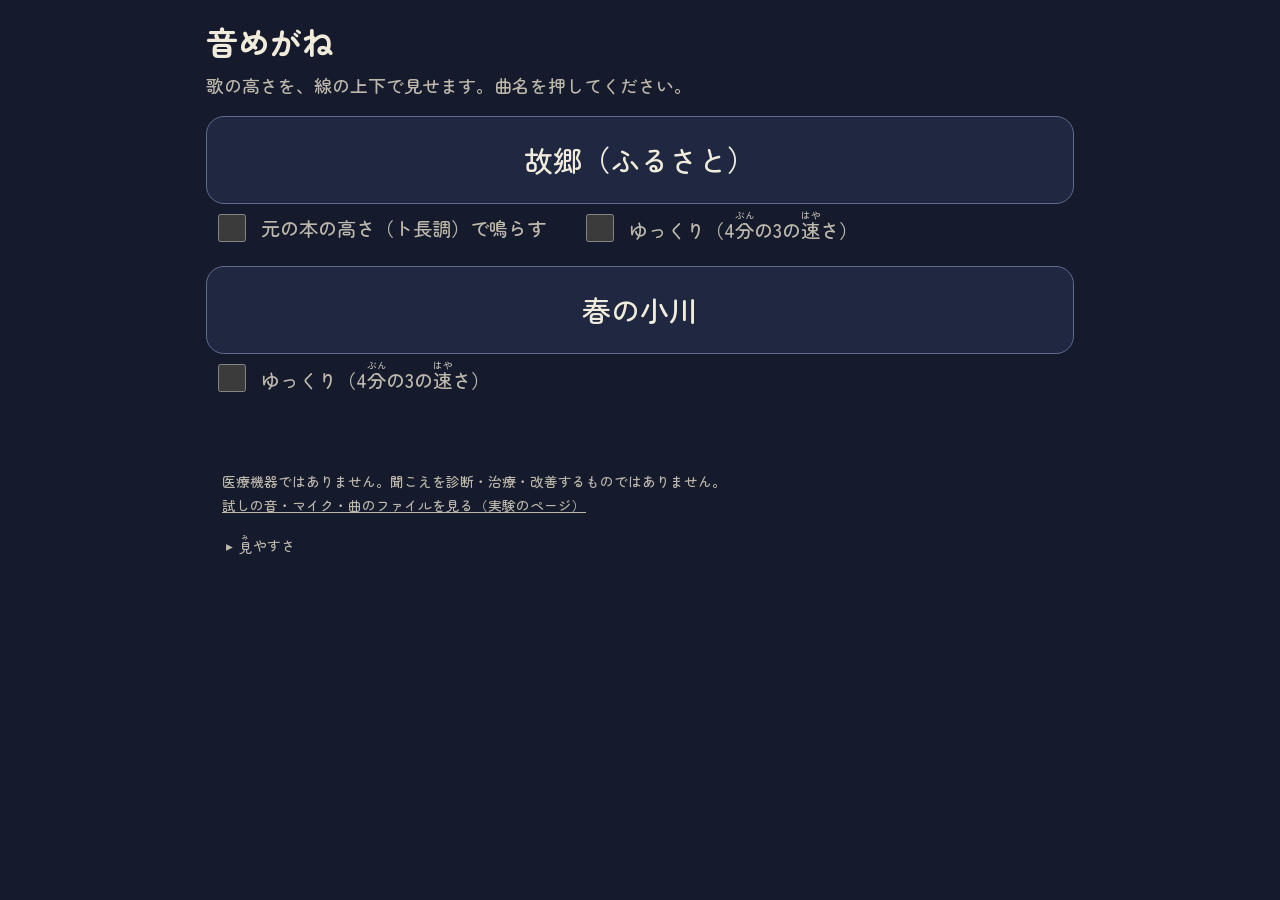
==== index.html @ 8e8cb1ae "Re-enter fullscreen on the resume tap if the song was fullscreen before going to the background Andr" ====
<!doctype html>
<html lang="ja">
<head>
  <meta charset="utf-8">
  <meta name="viewport" content="width=device-width, initial-scale=1, viewport-fit=cover">
  <meta name="color-scheme" content="dark">
  <meta name="theme-color" content="#151b2d">
  <title>音めがね</title>
  <!-- 白黒（くっきり）を、描く前に決める（js/contrast.js と同じ決まり。自分で選んだものを優先、なければ端末の設定） -->
  <script>
    (function () {
      var s = null;
      try { s = localStorage.getItem('oto-megane-contrast'); } catch (e) {}
      var m = function (q) { try { return window.matchMedia(q).matches; } catch (e) { return false; } };
      var on = s === 'on' || (s !== 'off' && (m('(prefers-contrast: more)') || m('(forced-colors: active)')));
      if (on) document.documentElement.setAttribute('data-contrast', 'bw');
    })();
  </script>
  <!-- ホーム画面に追加したとき、ブラウザの枠なしで開く（manifest の display: standalone。iPhone は apple-touch-icon を優先する） -->
  <link rel="manifest" href="manifest.webmanifest">
  <link rel="apple-touch-icon" href="icons/apple-touch-icon.png">
  <meta name="apple-mobile-web-app-title" content="音めがね">
  <meta name="apple-mobile-web-app-status-bar-style" content="black">
  <!-- 書体：Zen Maru Gothic（SIL Open Font License 1.1）を Google Fonts から。届くまでは今の書体で出す（display=swap。待たせない） -->
  <link rel="preconnect" href="https://fonts.googleapis.com">
  <link rel="preconnect" href="https://fonts.gstatic.com" crossorigin>
  <link rel="stylesheet" href="https://fonts.googleapis.com/css2?family=Zen+Maru+Gothic:wght@500&display=swap">
  <link rel="stylesheet" href="css/style.css?v=43">
  <link rel="stylesheet" href="css/uta.css?v=43">
</head>
<body class="uta">
  <section id="list-view" class="list-view">
    <h1>音めがね</h1>
    <p class="lead">歌の高さを、線の上下で見せます。曲名を押してください。</p>
    <ul id="song-list" class="song-list"></ul>
    <p id="list-status" class="song-status" aria-live="polite"></p>
    <footer>
      <p>医療機器ではありません。聞こえを診断・治療・改善するものではありません。</p>
      <p><a class="quiet-link" href="lab.html">試しの音・マイク・曲のファイルを見る（実験のページ）</a></p>
      <!-- 見やすさ：正面にボタンを増やさず、奥に一つだけ（T18） -->
      <details class="ease-settings">
        <summary><ruby>見<rt>み</rt></ruby>やすさ</summary>
        <label class="key-choice"><input type="checkbox" id="contrast-toggle"> <span><ruby>白<rt>しろ</rt></ruby><ruby>黒<rt>くろ</rt></ruby>（くっきり）</span></label>
      </details>
      <!-- ?debug=1 のときだけ出す（確かめ用） -->
      <pre id="debug-info" class="debug-info" hidden></pre>
    </footer>
  </section>

  <section id="play-view" class="play-view" hidden>
    <div class="play-bar">
      <h2 class="play-title"><span id="play-title"></span> <small id="play-note" class="play-note"></small></h2>
      <button id="btn-back" type="button">一覧へ</button>
    </div>
    <canvas id="uta-map" class="uta-map" role="img" aria-label="曲全体の地図。山の高さは歌の大きさ。縦の印がいまの所で、右の端が曲の終わり"></canvas>
    <canvas id="uta-line" class="uta-line" aria-label="歌の高さの線。右から左へ流れ、上ほど高い音。太さは音の大きさで、大きく歌う所ほど太い。線の上の字が、その音で歌う字。左から 3 分の 1 の縦線が、いま歌っている所"></canvas>
    <div id="lyrics" class="lyrics" aria-live="off"></div>
    <p id="play-status" class="play-status" aria-live="polite"></p>
    <!-- 「まもなく始まります」「とまっています（触ると続き）」「おしまい」。線の段の上に大きく -->
    <p id="play-cue" class="play-cue" aria-live="polite"></p>
    <p id="song-clock" class="song-clock" hidden></p>
    <!-- 見方の一枚（T10）。曲名を押してから、歌が始まる約 1 秒前（前奏の終わり）まで出す。毎回出す（Gin、2026-11-06） -->
    <div id="how-card" class="how-card" hidden>
      <p id="how-wait" class="how-wait">まもなく<ruby>始<rt>はじ</rt></ruby>まります</p>
      <div class="how-rows">
        <div class="how-row">
          <svg class="how-pic" viewBox="0 0 200 40" aria-hidden="true">
            <line x1="8" y1="20" x2="78" y2="20" class="how-thin" />
            <line x1="118" y1="20" x2="192" y2="20" class="how-thick" />
          </svg>
          <p><ruby>線<rt>せん</rt></ruby>の<ruby>太<rt>ふと</rt></ruby>さは<ruby>音<rt>おと</rt></ruby>の<ruby>大<rt>おお</rt></ruby>きさ。<br><ruby>大<rt>おお</rt></ruby>きく<ruby>歌<rt>うた</rt></ruby>う<ruby>所<rt>ところ</rt></ruby>ほど<ruby>太<rt>ふと</rt></ruby>い</p>
        </div>
        <div class="how-row">
          <svg class="how-pic" viewBox="0 0 200 40" aria-hidden="true">
            <text x="30" y="20">う</text><text x="100" y="12">さ</text><text x="170" y="20">ぎ</text>
            <line x1="8" y1="32" x2="56" y2="32" class="how-mid" />
            <line x1="76" y1="24" x2="124" y2="24" class="how-mid" />
            <line x1="146" y1="32" x2="194" y2="32" class="how-mid" />
          </svg>
          <p><ruby>線<rt>せん</rt></ruby>の<ruby>上<rt>うえ</rt></ruby>の<ruby>字<rt>じ</rt></ruby>が、<br>いま<ruby>歌<rt>うた</rt></ruby>っている<ruby>字<rt>じ</rt></ruby></p>
        </div>
      </div>
    </div>
    <!-- 縦向きのときだけ出す。縦のあいだは音を始めずに待ち、曲の途中で縦になったら止める。横に戻ったら続きから（11/7）。
         アプリの中のブラウザや、向きを縦に固定した端末は横にならないため、その二つの案内を小さく添える -->
    <div class="rotate-note" role="status">
      <p>スマホを<br><ruby>横<rt>よこ</rt></ruby>にしてください</p>
      <ul class="rotate-help">
        <li><ruby>画面<rt>がめん</rt></ruby>の<ruby>向<rt>む</rt></ruby>きが<ruby>固定<rt>こてい</rt></ruby>されていたら、<br><ruby>外<rt>はず</rt></ruby>してください</li>
        <li>アプリの<ruby>中<rt>なか</rt></ruby>で<ruby>開<rt>ひら</rt></ruby>いたときは、<br>Safari か Chrome で<ruby>開<rt>ひら</rt></ruby>き<ruby>直<rt>なお</rt></ruby>してください</li>
      </ul>
      <button id="btn-back-portrait" type="button">一覧へ</button>
    </div>
  </section>

  <script type="module" src="js/uta.js?v=43"></script>
</body>
</html>
---- css/style.css ----
/* 暗めの地に、明るさの差で描く。真っ黒・真っ白は避け、まぶしさを抑える。
   意味は位置・太さ・字・印で伝え、色だけに乗せない。点滅のアニメーションは使わない。 */
:root {
  /* 柔らかい見た目（11/7）：「黒に白」でコンソールのように見える、という声への直し。
     地は藍色の夜空のような深い紺、字と線は生成り（少し黄みのある白）。比は地との明るさの比（WCAG） */
  --bg: #151b2d;       /* 深い紺の地 */
  --panel: #1f2840;
  --text: #f1ebdb;     /* 生成り。地との比 約 14.4:1 */
  --muted: #bdb8ab;    /* 地との比 約 8.7:1 */
  --line: #f3edde;     /* 音の線 */
  --band: #a3a6b3;     /* 下の帯 */
  --rhythm: #646a7d;   /* 曲だけのときの広がり。地との比 約 3.2:1（面が広いので暗めに） */
  --grid: rgba(243, 237, 222, 0.10);
  --now: #8e919d;      /* 「いま」の線。地との比 約 5.5:1 */
  --edge: #606b8d;     /* 枠・斜線。細く淡く。地との比 約 3.3:1 */
  --radius: 18px;      /* ボタンと枠の角 */
  color-scheme: dark;
}

* { box-sizing: border-box; }

body {
  margin: 0;
  background: var(--bg);
  color: var(--text);
  font-family: "Zen Maru Gothic", "Hiragino Maru Gothic ProN", "Hiragino Sans", "Yu Gothic", "Noto Sans JP", system-ui, sans-serif;
  font-size: 18px;
  font-weight: 500;
  line-height: 1.6;
}

header, main, footer { max-width: 900px; margin: 0 auto; padding: 0 16px; }

h1 { font-size: 1.6rem; margin: 16px 0 4px; }
h2 { font-size: 1rem; margin: 16px 0 4px; color: var(--muted); font-weight: 500; }
.lead { margin: 0 0 12px; color: var(--muted); }

#scope {
  display: block;
  width: 100%;
  height: 52vh;
  min-height: 260px;
  background: var(--bg);
  border: 1px solid var(--edge);
  border-radius: var(--radius);
}

.legend { font-size: 0.85rem; color: var(--muted); margin: 6px 0 0; }
.now-text { margin: 12px 0; min-height: 1.6em; }

.controls { display: flex; flex-wrap: wrap; gap: 10px; }

button, .button {
  min-height: 52px;
  padding: 0 20px;
  font: inherit;
  color: var(--text);
  background: var(--panel);
  border: 1.5px solid var(--edge);
  border-radius: var(--radius);
  cursor: pointer;
  display: inline-flex;
  align-items: center;
}
button:focus-visible, .number:focus-visible {
  outline: 3px solid var(--text);
  outline-offset: 2px;
}
/* ファイルの入口は、見た目をボタン（label）に任せる */
.file-input { position: absolute; width: 1px; height: 1px; opacity: 0; }
.file-row:has(.file-input:focus-visible) .button { outline: 3px solid var(--text); outline-offset: 2px; }

.song-panel {
  margin-top: 16px;
  padding: 12px 16px;
  background: var(--panel);
  border-radius: var(--radius);
}
.song-panel h2 { color: var(--text); font-weight: bold; font-size: 1.1rem; margin-top: 0; }
.hint { margin: 0 0 8px; color: var(--muted); font-size: 0.9rem; }
.file-row { display: flex; flex-wrap: wrap; align-items: center; gap: 8px 12px; margin: 8px 0; }
.file-name { color: var(--muted); word-break: break-all; }
.number {
  width: 6em;
  min-height: 44px;
  font: inherit;
  color: var(--text);
  background: var(--bg);
  border: 1.5px solid var(--edge);
  border-radius: 12px;
  padding: 0 8px;
}
#btn-play { margin-top: 8px; }
.song-status { margin: 8px 0 0; min-height: 1.6em; }
/* 曲の時刻。数字の幅をそろえ、字が左右に揺れないようにする */
.song-time { margin: 6px 0 0; font-size: 1.6rem; font-variant-numeric: tabular-nums; color: var(--text); }

.mic-panel {
  margin-top: 16px;
  padding: 12px 16px;
  background: var(--panel);
  border-radius: var(--radius);
}
.mic-label { font-size: 1.3rem; font-weight: bold; }
.mic-reason { margin: 4px 0 0; color: var(--muted); }

/* マイクが生きている印：ゆっくり動く目盛り（点滅しない） */
.mic-meter {
  height: 14px;
  margin-top: 8px;
  background: var(--bg);
  border: 1px solid var(--edge);
  border-radius: 7px;
  overflow: hidden;
}
.mic-meter-fill {
  height: 100%;
  background: var(--line);
  transform-origin: left center;
  transform: scaleX(0);
}
/* 届いていないときは目盛りに斜線を入れ、色ではなく形で知らせる */
.mic-state[data-state="none"] .mic-meter {
  background: repeating-linear-gradient(45deg, var(--bg) 0 6px, var(--edge) 6px 9px);
}

.settings { list-style: none; padding: 0; margin: 0; }
.settings-extra { margin: 4px 0 0; color: var(--muted); font-size: 0.9rem; }

footer { margin-top: 24px; padding-bottom: 24px; font-size: 0.85rem; color: var(--muted); }
footer p { margin: 2px 0; }
---- css/uta.css ----
/* 歌モード（最初の画面）。テレビに映して離れて見ても読めるよう、字とボタンを大きくする。 */
:root {
  --future: #818494; /* この先の線。地との比 約 4.6:1、過ぎた所の線（--line）との比 約 3.2:1（3:1 を超える） */
  --nowline: #bdb8ab; /* 「いま」の縦線。この先の線と溶け合わないよう、それより明るくする */
  /* 歌詞の行ごとの色（T13）。11/7 に見直した：「少し色がかわいくない」という声と、年をとってからの見え方への配慮。
     うす紫・ミント・はちみつ色。明るく、やわらかい組。赤と緑の対比、青（水晶体が黄色い人に沈んで見える）、
     生成りに近い白っぽい色は使わない。ふつう・P・D・T 型と水晶体の黄変の真似で、見分けやすさを計算して選んだ。
     意味は明るさの差：過ぎた所とこの先の比 3.05:1 以上、この先と地の比 3.1:1 以上（3:1 以上。Gin、11/7 に 3.5:1 から緩めた）。
     この先の色は、過ぎた所の色を地の紺に重ねて溶かしたもの */
  --hue0-past: #ceb5fe; --hue0-future: #6c638f; /* うす紫 */
  --hue1-past: #05e79a; --hue1-future: #0d7f62; /* ミント */
  --hue2-past: #fbb61b; --hue2-future: #836524; /* はちみつ色 */
  --label: #a3a6b3;           /* 間奏・後奏の見出し。歌詞（生成り）より薄く。地との比 約 7.3:1 */
  --map-back-past: #5a6178;   /* 地図の帯の奥（伴奏）の過ぎた所。手前の旋律より暗く淡く */
  --map-back-future: #363d54; /* 地図の帯の奥（伴奏）のこの先 */
}

.list-view { max-width: 900px; margin: 0 auto; padding: 0 16px; }
.list-view h1 { font-size: 2rem; }

.song-list { list-style: none; padding: 0; margin: 16px 0; display: grid; gap: 14px; }
.song-button {
  width: 100%;
  min-height: 88px;
  font-size: 1.8rem;
  justify-content: center;
}
/* 高さの切り替え（ふるさとだけ）。曲名のボタンの下に小さく。触りやすいよう、行の高さは 44px 以上 */
.key-choice { display: flex; align-items: center; gap: 12px; min-height: 48px; padding: 4px 8px; color: var(--muted); font-size: 1.2rem; cursor: pointer; }
.song-list li { display: flex; flex-wrap: wrap; align-items: center; column-gap: 20px; }
.key-choice rt { font-size: 0.5em; }
.key-choice input { width: 28px; height: 28px; accent-color: var(--text); }
/* 書き出し（?export=1 のときだけ出る。デモ動画の音を作るため） */
.export-button { margin-top: 6px; min-height: 48px; font-size: 1.1rem; }
.export-button:focus-visible, .song-button:focus-visible, .play-bar button:focus-visible { outline: 3px solid var(--text); outline-offset: 3px; }

.quiet-link { color: var(--muted); }
/* 見やすさ（一覧のいちばん下に小さく。押すと切り替えが一つだけ出る） */
.ease-settings { margin: 8px 0 24px; color: var(--muted); }
.ease-settings summary { cursor: pointer; min-height: 44px; display: inline-flex; align-items: center; padding: 0 4px; }
.ease-settings summary rt, .ease-settings rt { font-size: 0.5em; }
.debug-info { white-space: pre-wrap; word-break: break-all; font-size: 0.9rem; color: var(--muted); border: 1px solid var(--edge); border-radius: 8px; padding: 8px; }
.ease-settings summary::before { content: '▸'; margin-right: 6px; } /* 押せると分かる印。開くと下向き */
.ease-settings[open] summary::before { content: '▾'; }
.ease-settings summary:focus-visible { outline: 3px solid var(--text); outline-offset: 3px; }

/* 白黒（くっきり）（T18、Gin 11/7）。地は黒、線と字は白。行ごとの色は消し、過ぎた所とこの先は明るさの差だけで分ける。
   差は今より大きく：過ぎた所（白）とこの先 約 5.3:1（ふだんは約 3.1:1）、この先と地 約 3.9:1。線は 1.35 倍に太く */
:root[data-contrast="bw"] {
  --bg: #000000; --panel: #141414; --text: #ffffff; --muted: #e6e6e6; --line: #ffffff;
  --band: #bdbdbd; --rhythm: #6b6b6b; --grid: rgba(255, 255, 255, 0.16); --now: #bdbdbd; --edge: #9a9a9a;
  --future: #6b6b6b; --nowline: #bdbdbd;
  --hue0-past: #ffffff; --hue0-future: #6b6b6b;
  --hue1-past: #ffffff; --hue1-future: #6b6b6b;
  --hue2-past: #ffffff; --hue2-future: #6b6b6b;
  --map-back-past: #5a5a5a; --map-back-future: #2e2e2e;
  --label: #a8a8a8; /* 間奏・後奏の見出し。歌詞（白）・次の行（#e6e6e6）より暗く。地との比 約 8.9:1 */
  --line-scale: 1.35;
}

/* 線の画面：見えている高さ（ブラウザのツールバーを除いた高さ、dvh）いっぱい。下の 4 割ほどが歌詞。
   dvh を知らない古いブラウザは、vh のまま（前の形）にする */
.play-view {
  position: fixed;
  top: 0; left: 0; right: 0;
  height: 100vh;
  height: 100dvh;
  /* 実際の見えている高さ（JS が innerHeight から入れる）。全画面に替わった直後などに dvh が画面と食い違い、
     OnePlus 6 で歌詞が画面の下にはみ出したため（Gin、11/7） */
  height: var(--view-h, 100dvh);
  display: flex;
  flex-direction: column;
  background: var(--bg);
  /* 横向きの iPhone の切り欠きを避ける */
  padding: 8px max(16px, env(safe-area-inset-right)) env(safe-area-inset-bottom) max(16px, env(safe-area-inset-left));
}
.play-bar { display: flex; align-items: center; justify-content: space-between; gap: 12px; }
/* テレビのブラウザで直接開いたときも読めるよう、字は画面の高さに合わせる。曲名は一行にし、入らなければ末尾を「…」に */
.play-title {
  margin: 0; color: var(--muted); font-size: clamp(1rem, 4.5vh, 2rem); font-size: clamp(1rem, 4.5dvh, 2rem); font-weight: 500;
  min-width: 0; white-space: nowrap; overflow: hidden; text-overflow: ellipsis;
}
.play-note { font-size: 0.75em; margin-left: 0.5em; }
.play-bar button { flex: 0 0 auto; white-space: nowrap; min-height: 52px; font-size: clamp(1rem, 4.5vh, 2rem); font-size: clamp(1rem, 4.5dvh, 2rem); }
/* 地図の帯（T4）：曲名の下の細い帯。曲全体の山と、いまの位置 */
.uta-map { display: block; width: 100%; flex: 0 0 auto; height: 18px; height: clamp(16px, 6dvh, 40px); margin-top: 6px; }
.uta-line { display: block; width: 100%; flex: 0 0 52%; min-height: 0; margin-top: 8px; }

/* 歌詞：いまの行を大きく、次の行を小さく暗めに。行が替わるときは、次の行が上がってくるだけ。
   字の大きさは、歌詞の欄の高さに合わせる（cqh。欄の高さの 1/100）。2 行とルビが欄に収まる大きさにする */
.lyrics { position: relative; flex: 1; min-height: 0; overflow: hidden; container-type: size; }
.lyric {
  position: absolute; left: 0; right: 0; margin: 0; text-align: center; white-space: nowrap;
  line-height: 1.25; transform-origin: center top;
  transition: transform 0.6s ease, opacity 0.6s ease, color 0.6s ease;
  font-size: clamp(1.4rem, 10vh, 5.2rem); letter-spacing: 0.08em;
}
@supports (height: 1cqh) {
  .lyric { font-size: clamp(1rem, 30cqh, 5.2rem); } /* 11/7 に少し大きく（27cqh → 30cqh） */
}
/* 2 行がルビごと欄に入らないときは、JS（UtaLyrics.fit）が測って字を小さくする */
.lyrics[style*="--lyric-fs"] .lyric { font-size: var(--lyric-fs); }
.lyric[data-pos="now"]   { transform: translateY(var(--now-y, 0.2em)) scale(1); opacity: 1; color: var(--text); }
.lyrics[data-rows="1"] .lyric[data-pos="next"] { opacity: 0; } /* 1 行のときは次の行を出さない（Gin、11/7） */
.lyric[data-pos="next"]  { transform: translateY(var(--next-y, 2.2em)) scale(0.62); opacity: 1; color: var(--muted); }
/* 替わるとき、前の行はすぐ薄れて（0.2 秒）上へ抜ける。上がってくる新しい行と、同じ場所で重ならないように */
.lyric[data-pos="past"]  { transform: translateY(-2.6em) scale(0.62); opacity: 0; transition: transform 0.6s ease, opacity 0.2s linear; }
.lyric[data-pos="later"] { transform: translateY(3.2em) scale(0.62); opacity: 0; }
.lyric rt { font-size: 0.42em; color: var(--muted); letter-spacing: 0; }
.lyric .gap { display: inline-block; width: 0.6em; }
/* 間奏・後奏の見出し「（間奏）」（Gin、11/7）。字の大きさは歌詞と同じ（同じ場所に同時には出ないので、差は見えない）。
   区別は括弧（声に出さない補足の約束）と薄い色で付ける。ルビは 2 字だけに、均等割り付けにしない */
.lyric.label[data-pos="now"], .lyric.label[data-pos="next"] { color: var(--label); }
.lyric.label rt { color: var(--label); }
.lyric.label ruby { ruby-align: center; } /* ルビは割り付けず、2 字の真ん中に寄せる（ruby-align は Baseline 2024、MDN） */
/* いまの字に下線（U3。形で示す。色だけに頼らない） */
.syl.now-char { text-decoration: underline; text-decoration-thickness: 0.08em; text-underline-offset: 0.18em; }
/* 困ったときの知らせ（伴奏が始まらない など）と ?debug=1。線の段の上の端に、地の色の帯で（位置は JS で線の段に合わせる。歌詞にかぶらないように、11/7） */
.play-status { position: absolute; z-index: 5; left: 0; right: 0; top: 30%; margin: 0 16px; padding: 0.2em 0.5em; font-size: 1.2rem; text-align: center; background: var(--bg); }
.play-status:empty { display: none; }
/* ?debug=1 の表示は、歌詞にかぶらないよう、線の段の上の端に小さく（11/7：下の行の歌詞を隠していた） */
.play-status.debug { font-size: 0.8rem; opacity: 0.9; }
/* 流れの知らせ（T5）。線の段の真ん中に、地の色の札で。字が出るだけで、光らせない */
.play-cue { position: absolute; left: 50%; top: 30%; transform: translate(-50%, -50%); margin: 0; padding: 0.3em 0.9em; max-width: 90%; white-space: nowrap; text-align: center; font-size: clamp(1.3rem, 7vh, 2.6rem); font-size: clamp(1.3rem, 7dvh, 2.6rem); background: var(--bg); border: 1.5px solid var(--edge); border-radius: var(--radius); pointer-events: none; }
.play-cue:empty { display: none; }
/* 見方の一枚（T10）。線の段に重ねる（前奏のあいだは線が出ないので、隠すものはない）。位置と高さは JS で線の段に合わせる */
.how-card { position: absolute; left: max(16px, env(safe-area-inset-left)); right: max(16px, env(safe-area-inset-right)); display: flex; flex-direction: column; justify-content: center; gap: 0.4em; padding: 0.4em 0.8em; background: var(--bg); border: 1.5px solid var(--edge); border-radius: var(--radius); pointer-events: none; font-size: clamp(1rem, 5.2vh, 2.8rem); font-size: clamp(1rem, 5.2dvh, 2.8rem); }
.how-card[hidden] { display: none; }
.how-wait { margin: 0; text-align: center; font-size: 1.2em; }
.how-wait[hidden] { display: none; }
.how-rows { display: flex; gap: 1.2em; justify-content: center; }
.how-row { flex: 1 1 0; display: flex; flex-direction: column; align-items: center; gap: 0.2em; max-width: 22em; }
.how-row p { margin: 0; line-height: 1.6; text-align: center; }
.how-row rt { font-size: 0.45em; color: var(--muted); }
.how-pic { width: 100%; max-width: 9em; height: auto; }
.how-pic line { stroke: var(--line); stroke-linecap: round; }
.how-pic .how-thin { stroke-width: 3; }
.how-pic .how-thick { stroke-width: 12; }
.how-pic .how-mid { stroke-width: 6; }
.how-pic text { fill: var(--text); font-size: 14px; text-anchor: middle; }
/* 曲の時計（?clock=1・?export=1 のときだけ）。動画と WAV の頭を合わせる目印。字が変わるだけで、光らせない */
.song-clock { position: absolute; left: 0; right: 0; top: max(14px, env(safe-area-inset-top)); text-align: center; pointer-events: none; margin: 0; font-size: 1.4rem; color: var(--muted); font-variant-numeric: tabular-nums; }

/* 縦向き：画面いっぱいに「横にしてください」。線と伴奏は裏で流し続ける */
.rotate-note { display: none; }
@media (orientation: portrait) {
  .rotate-note {
    position: absolute; inset: 0; z-index: 2;
    display: flex; flex-direction: column; align-items: center; justify-content: center; gap: 32px;
    background: var(--bg); text-align: center; padding: 24px;
  }
  .rotate-note p { margin: 0; font-size: clamp(1.8rem, 9vw, 4rem); line-height: 1.5; }
  .rotate-note button { min-height: 52px; font-size: 1.4rem; }
  .rotate-note rt { font-size: 0.4em; }
  .rotate-help { margin: 0; padding: 0; list-style: none; max-width: 22em; color: var(--muted); font-size: clamp(1rem, 4.6vw, 1.4rem); line-height: 1.9; }
  .rotate-help rt { font-size: 0.55em; }
  .rotate-help li + li { margin-top: 0.6em; }
}

/* hidden を display より強くする（一覧の画面に、線の画面が重ならないように） */
[hidden] { display: none !important; }
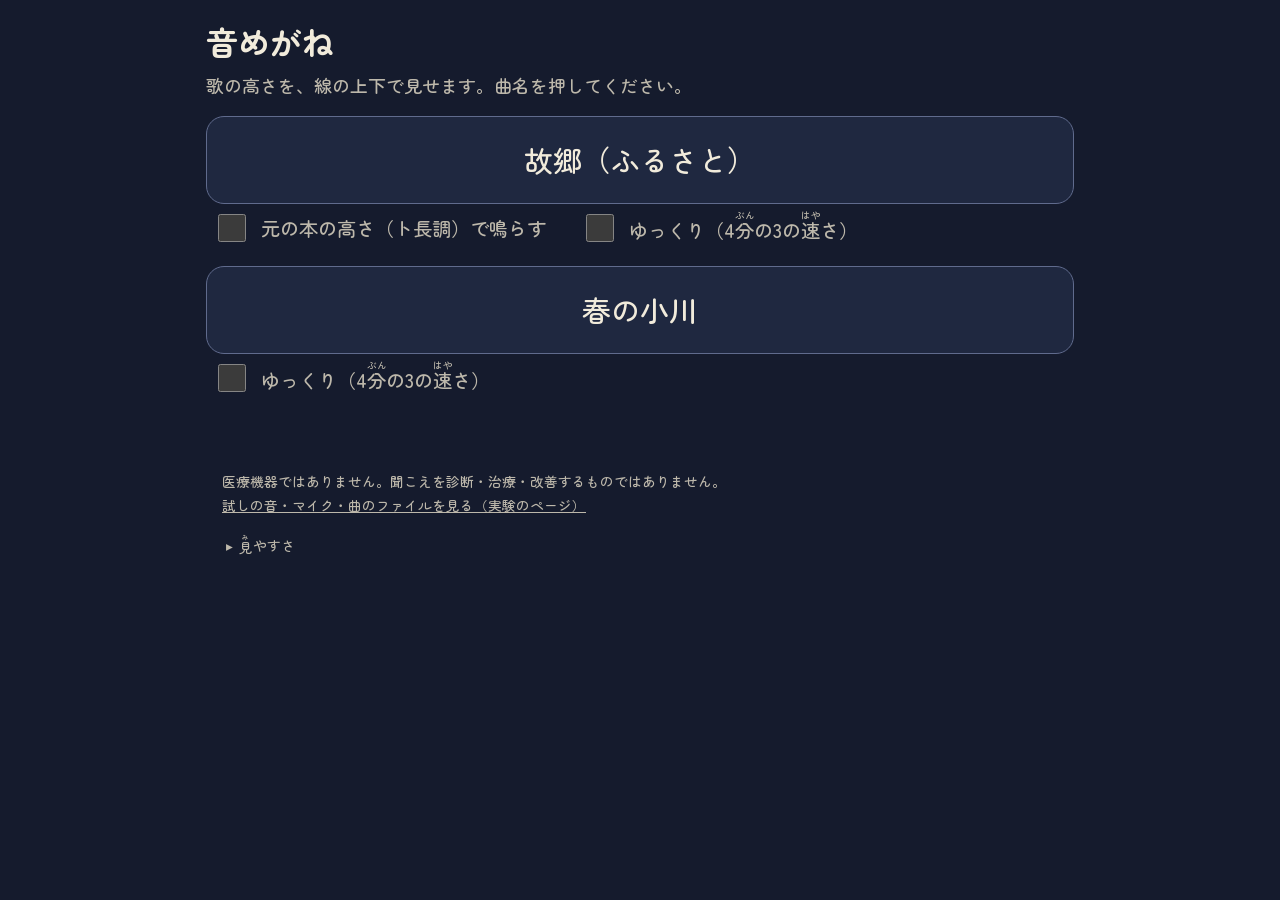
==== commit 41703615: "Re-enter fullscreen on resume whenever the song was started in fullscreen Android can leave fullscre" ====
--- a/index.html
+++ b/index.html
@@ -25,8 +25,8 @@
   <link rel="preconnect" href="https://fonts.googleapis.com">
   <link rel="preconnect" href="https://fonts.gstatic.com" crossorigin>
   <link rel="stylesheet" href="https://fonts.googleapis.com/css2?family=Zen+Maru+Gothic:wght@500&display=swap">
-  <link rel="stylesheet" href="css/style.css?v=43">
-  <link rel="stylesheet" href="css/uta.css?v=43">
+  <link rel="stylesheet" href="css/style.css?v=44">
+  <link rel="stylesheet" href="css/uta.css?v=44">
 </head>
 <body class="uta">
   <section id="list-view" class="list-view">
@@ -93,6 +93,6 @@
     </div>
   </section>
 
-  <script type="module" src="js/uta.js?v=43"></script>
+  <script type="module" src="js/uta.js?v=44"></script>
 </body>
 </html>
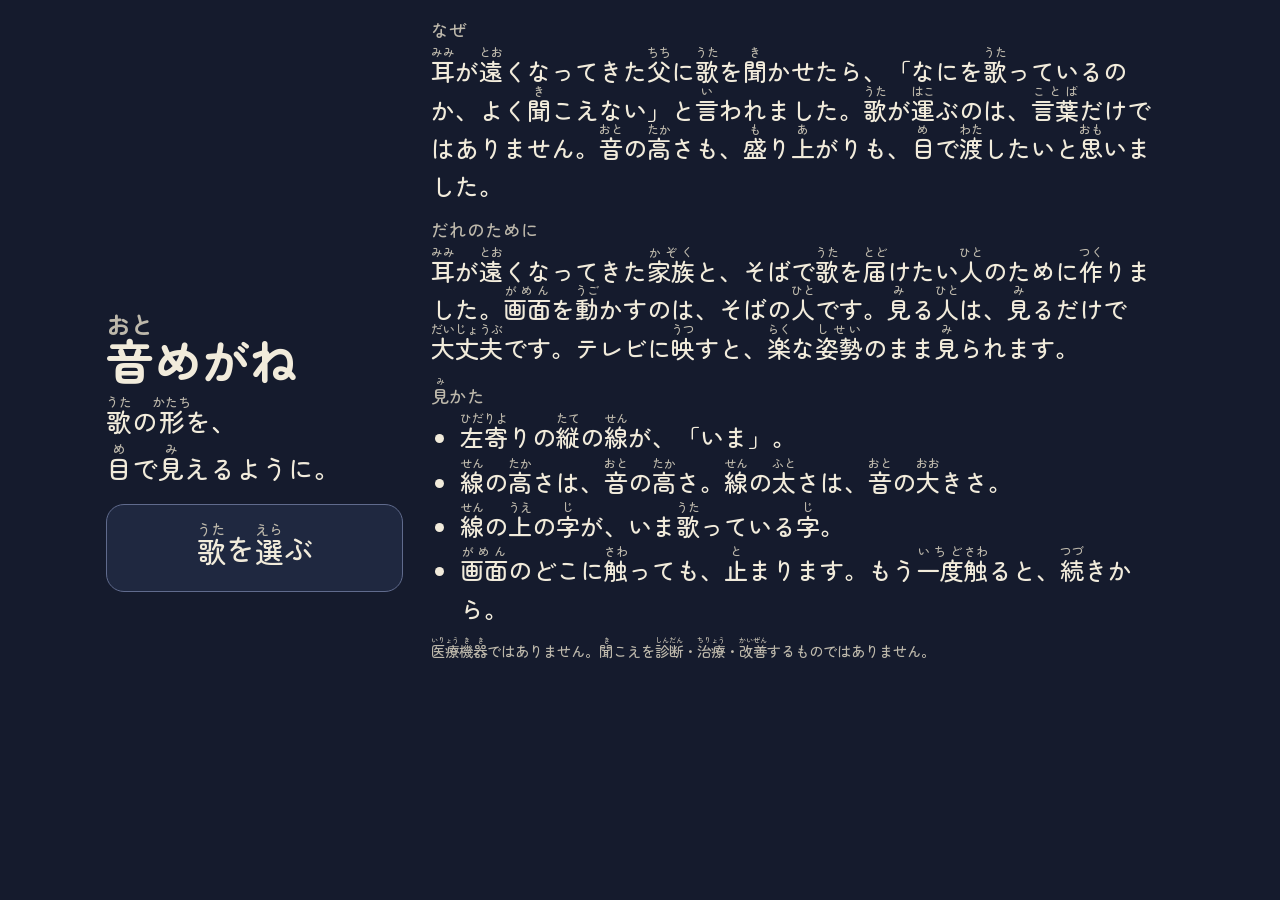
==== commit 66e5686a: "Add a top page before the song list (why, for whom, how to read); two more lines on the how-to card " ====
--- a/index.html
+++ b/index.html
@@ -25,11 +25,42 @@
   <link rel="preconnect" href="https://fonts.googleapis.com">
   <link rel="preconnect" href="https://fonts.gstatic.com" crossorigin>
   <link rel="stylesheet" href="https://fonts.googleapis.com/css2?family=Zen+Maru+Gothic:wght@500&display=swap">
-  <link rel="stylesheet" href="css/style.css?v=44">
-  <link rel="stylesheet" href="css/uta.css?v=44">
+  <link rel="stylesheet" href="css/style.css?v=45">
+  <link rel="stylesheet" href="css/uta.css?v=45">
 </head>
 <body class="uta">
-  <section id="list-view" class="list-view">
+  <!-- はじめの一枚（11/7）：曲の一覧の前に、なぜ作ったか・だれに向けて作ったか・見かたを出す。ボタンは「歌を選ぶ」1 つだけ。
+       いまは毎回ここから始める（2 回目から飛ばすかは、まだ決めていない） -->
+  <section id="top-view" class="top-view" aria-labelledby="top-title">
+    <div class="top-head">
+      <h1 id="top-title"><ruby>音<rt>おと</rt></ruby>めがね</h1>
+      <p class="top-sub"><span><ruby>歌<rt>うた</rt></ruby>の<ruby>形<rt>かたち</rt></ruby>を、</span><span><ruby>目<rt>め</rt></ruby>で<ruby>見<rt>み</rt></ruby>えるように。</span></p>
+      <button id="btn-choose" class="top-go" type="button"><ruby>歌<rt>うた</rt></ruby>を<ruby>選<rt>えら</rt></ruby>ぶ</button>
+    </div>
+    <div class="top-body">
+      <section>
+        <h2>なぜ</h2>
+        <p><ruby>耳<rt>みみ</rt></ruby>が<ruby>遠<rt>とお</rt></ruby>くなってきた<ruby>父<rt>ちち</rt></ruby>に<ruby>歌<rt>うた</rt></ruby>を<ruby>聞<rt>き</rt></ruby>かせたら、「なにを<ruby>歌<rt>うた</rt></ruby>っているのか、よく<ruby>聞<rt>き</rt></ruby>こえない」と<ruby>言<rt>い</rt></ruby>われました。<ruby>歌<rt>うた</rt></ruby>が<ruby>運<rt>はこ</rt></ruby>ぶのは、<ruby>言葉<rt>ことば</rt></ruby>だけではありません。<ruby>音<rt>おと</rt></ruby>の<ruby>高<rt>たか</rt></ruby>さも、<ruby>盛<rt>も</rt></ruby>り<ruby>上<rt>あ</rt></ruby>がりも、<ruby>目<rt>め</rt></ruby>で<ruby>渡<rt>わた</rt></ruby>したいと<ruby>思<rt>おも</rt></ruby>いました。</p>
+      </section>
+      <section>
+        <h2>だれのために</h2>
+        <p><ruby>耳<rt>みみ</rt></ruby>が<ruby>遠<rt>とお</rt></ruby>くなってきた<ruby>家族<rt>かぞく</rt></ruby>と、そばで<ruby>歌<rt>うた</rt></ruby>を<ruby>届<rt>とど</rt></ruby>けたい<ruby>人<rt>ひと</rt></ruby>のために<ruby>作<rt>つく</rt></ruby>りました。<ruby>画面<rt>がめん</rt></ruby>を<ruby>動<rt>うご</rt></ruby>かすのは、そばの<ruby>人<rt>ひと</rt></ruby>です。<ruby>見<rt>み</rt></ruby>る<ruby>人<rt>ひと</rt></ruby>は、<ruby>見<rt>み</rt></ruby>るだけで<ruby>大丈夫<rt>だいじょうぶ</rt></ruby>です。テレビに<ruby>映<rt>うつ</rt></ruby>すと、<ruby>楽<rt>らく</rt></ruby>な<ruby>姿勢<rt>しせい</rt></ruby>のまま<ruby>見<rt>み</rt></ruby>られます。</p>
+      </section>
+      <section>
+        <h2><ruby>見<rt>み</rt></ruby>かた</h2>
+        <ul class="top-how">
+          <li><ruby>左寄<rt>ひだりよ</rt></ruby>りの<ruby>縦<rt>たて</rt></ruby>の<ruby>線<rt>せん</rt></ruby>が、「いま」。</li>
+          <li><ruby>線<rt>せん</rt></ruby>の<ruby>高<rt>たか</rt></ruby>さは、<ruby>音<rt>おと</rt></ruby>の<ruby>高<rt>たか</rt></ruby>さ。<ruby>線<rt>せん</rt></ruby>の<ruby>太<rt>ふと</rt></ruby>さは、<ruby>音<rt>おと</rt></ruby>の<ruby>大<rt>おお</rt></ruby>きさ。</li>
+          <li><ruby>線<rt>せん</rt></ruby>の<ruby>上<rt>うえ</rt></ruby>の<ruby>字<rt>じ</rt></ruby>が、いま<ruby>歌<rt>うた</rt></ruby>っている<ruby>字<rt>じ</rt></ruby>。</li>
+          <li><ruby>画面<rt>がめん</rt></ruby>のどこに<ruby>触<rt>さわ</rt></ruby>っても、<ruby>止<rt>と</rt></ruby>まります。もう<ruby>一度<rt>いちど</rt></ruby><ruby>触<rt>さわ</rt></ruby>ると、<ruby>続<rt>つづ</rt></ruby>きから。</li>
+        </ul>
+      </section>
+      <p class="top-note"><ruby>医療<rt>いりょう</rt></ruby><ruby>機器<rt>きき</rt></ruby>ではありません。<ruby>聞<rt>き</rt></ruby>こえを<ruby>診断<rt>しんだん</rt></ruby>・<ruby>治療<rt>ちりょう</rt></ruby>・<ruby>改善<rt>かいぜん</rt></ruby>するものではありません。</p>
+    </div>
+  </section>
+
+  <section id="list-view" class="list-view" hidden>
+    <p class="to-top"><button id="btn-top" class="quiet-button" type="button">← はじめの<ruby>画面<rt>がめん</rt></ruby>へ</button></p>
     <h1>音めがね</h1>
     <p class="lead">歌の高さを、線の上下で見せます。曲名を押してください。</p>
     <ul id="song-list" class="song-list"></ul>
@@ -80,6 +111,8 @@
           <p><ruby>線<rt>せん</rt></ruby>の<ruby>上<rt>うえ</rt></ruby>の<ruby>字<rt>じ</rt></ruby>が、<br>いま<ruby>歌<rt>うた</rt></ruby>っている<ruby>字<rt>じ</rt></ruby></p>
         </div>
       </div>
+      <!-- 11/7 に足した 2 つ（音を聞かずに試してもらった人の声から）。いまの線の場所と、触ると止まること -->
+      <p class="how-more"><ruby>左寄<rt>ひだりよ</rt></ruby>りの<ruby>線<rt>せん</rt></ruby>が、いま。<br><ruby>画面<rt>がめん</rt></ruby>のどこに<ruby>触<rt>さわ</rt></ruby>っても、<ruby>止<rt>と</rt></ruby>まります。もう<ruby>一度<rt>いちど</rt></ruby><ruby>触<rt>さわ</rt></ruby>ると、<ruby>続<rt>つづ</rt></ruby>きから。</p>
     </div>
     <!-- 縦向きのときだけ出す。縦のあいだは音を始めずに待ち、曲の途中で縦になったら止める。横に戻ったら続きから（11/7）。
          アプリの中のブラウザや、向きを縦に固定した端末は横にならないため、その二つの案内を小さく添える -->
@@ -93,6 +126,6 @@
     </div>
   </section>
 
-  <script type="module" src="js/uta.js?v=44"></script>
+  <script type="module" src="js/uta.js?v=45"></script>
 </body>
 </html>
--- a/css/uta.css
+++ b/css/uta.css
@@ -14,6 +14,36 @@
   --map-back-past: #5a6178;   /* 地図の帯の奥（伴奏）の過ぎた所。手前の旋律より暗く淡く */
   --map-back-future: #363d54; /* 地図の帯の奥（伴奏）のこの先 */
 }
+
+/* はじめの一枚（11/7）。縦は一段に流し、横（背の低い画面）は、左に題とボタン、右に文の二段にする。文が入らなければ右の段だけ送る */
+.top-view { max-width: 1100px; margin: 0 auto; padding: max(12px, env(safe-area-inset-top)) max(16px, env(safe-area-inset-right)) max(16px, env(safe-area-inset-bottom)) max(16px, env(safe-area-inset-left)); }
+.top-view[hidden] { display: none; }
+.top-view h1 { font-size: clamp(2rem, 7vw, 3rem); margin: 8px 0 0; line-height: 1.5; }
+.top-sub { margin: 0 0 16px; font-size: clamp(1.2rem, 4.5vw, 1.6rem); color: var(--text); }
+.top-sub span { display: inline-block; } /* 「、」の所でだけ折り返す */
+.top-view rt { font-size: 0.5em; color: var(--muted); }
+.top-go { width: 100%; min-height: 88px; font-size: 1.8rem; justify-content: center; }
+.top-go:focus-visible, .quiet-button:focus-visible { outline: 3px solid var(--text); outline-offset: 3px; }
+.top-body section { margin-top: 18px; }
+.top-body h2 { margin: 0 0 2px; font-size: 1.1rem; color: var(--muted); }
+.top-body p, .top-how { margin: 0; font-size: 1.25rem; line-height: 1.9; }
+.top-how { padding-left: 1.2em; }
+.top-note { margin: 16px 0 0; font-size: 0.9rem; color: var(--muted); }
+@media (orientation: landscape) and (min-width: 600px) {
+  .top-view { display: grid; grid-template-columns: minmax(220px, 2fr) 5fr; column-gap: 28px; align-items: start; height: 100vh; height: 100dvh; }
+  .top-head { align-self: center; }
+  .top-body { height: 100%; overflow-y: auto; padding-bottom: 4px; }
+  .top-body section { margin-top: 10px; }
+  .top-body section:first-child { margin-top: 4px; }
+  .top-body p, .top-how { line-height: 1.6; font-size: clamp(0.85rem, 3.6vh, 1.5rem); font-size: clamp(0.85rem, 3.6dvh, 1.5rem); }
+  .top-body h2 { font-size: clamp(0.85rem, 3.6dvh, 1.1rem); }
+  .top-body .top-note { margin-top: 8px; font-size: clamp(0.75rem, 3dvh, 0.9rem); }
+  .top-sub { font-size: clamp(1.1rem, 5.5dvh, 1.6rem); }
+}
+/* 一覧の上の、はじめの一枚へ戻る小さな入口 */
+.to-top { margin: 8px 0 0; }
+.quiet-button { min-height: 44px; padding: 0 12px; font-size: 1rem; color: var(--muted); background: transparent; border-color: transparent; }
+.quiet-button rt { font-size: 0.5em; }
 
 .list-view { max-width: 900px; margin: 0 auto; padding: 0 16px; }
 .list-view h1 { font-size: 2rem; }
@@ -132,6 +162,8 @@
 .how-row { flex: 1 1 0; display: flex; flex-direction: column; align-items: center; gap: 0.2em; max-width: 22em; }
 .how-row p { margin: 0; line-height: 1.6; text-align: center; }
 .how-row rt { font-size: 0.45em; color: var(--muted); }
+.how-more { margin: 0; text-align: center; color: var(--text); line-height: 1.6; }
+.how-more rt { font-size: 0.45em; color: var(--muted); }
 .how-pic { width: 100%; max-width: 9em; height: auto; }
 .how-pic line { stroke: var(--line); stroke-linecap: round; }
 .how-pic .how-thin { stroke-width: 3; }
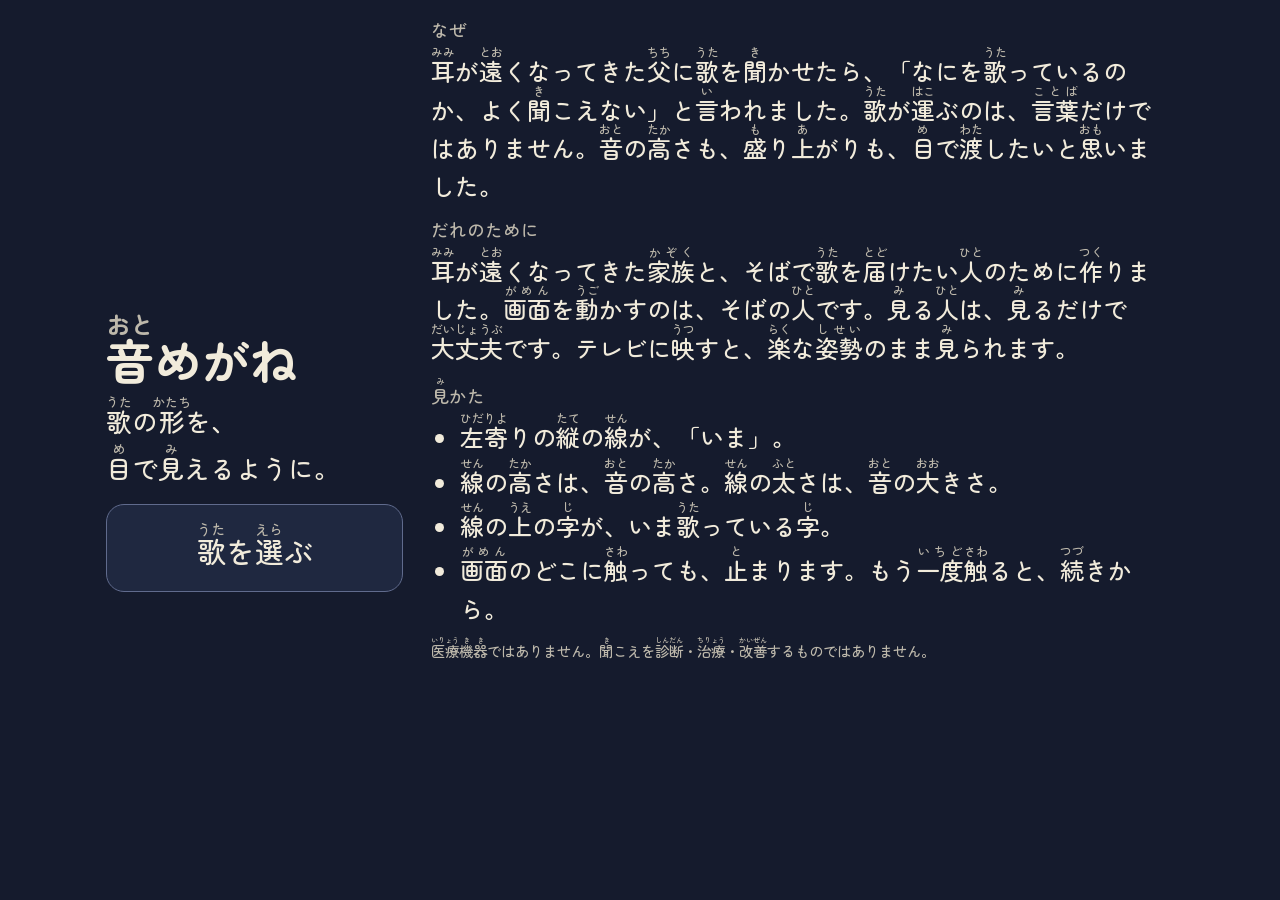
==== commit ac4ed042: "Wrap ruby button labels in one span so bare kana don't float (iPhone Safari, v=47) Buttons and the s" ====
--- a/index.html
+++ b/index.html
@@ -25,8 +25,8 @@
   <link rel="preconnect" href="https://fonts.googleapis.com">
   <link rel="preconnect" href="https://fonts.gstatic.com" crossorigin>
   <link rel="stylesheet" href="https://fonts.googleapis.com/css2?family=Zen+Maru+Gothic:wght@500&display=swap">
-  <link rel="stylesheet" href="css/style.css?v=45">
-  <link rel="stylesheet" href="css/uta.css?v=45">
+  <link rel="stylesheet" href="css/style.css?v=47">
+  <link rel="stylesheet" href="css/uta.css?v=47">
 </head>
 <body class="uta">
   <!-- はじめの一枚（11/7）：曲の一覧の前に、なぜ作ったか・だれに向けて作ったか・見かたを出す。ボタンは「歌を選ぶ」1 つだけ。
@@ -35,7 +35,7 @@
     <div class="top-head">
       <h1 id="top-title"><ruby>音<rt>おと</rt></ruby>めがね</h1>
       <p class="top-sub"><span><ruby>歌<rt>うた</rt></ruby>の<ruby>形<rt>かたち</rt></ruby>を、</span><span><ruby>目<rt>め</rt></ruby>で<ruby>見<rt>み</rt></ruby>えるように。</span></p>
-      <button id="btn-choose" class="top-go" type="button"><ruby>歌<rt>うた</rt></ruby>を<ruby>選<rt>えら</rt></ruby>ぶ</button>
+      <button id="btn-choose" class="top-go" type="button"><span><ruby>歌<rt>うた</rt></ruby>を<ruby>選<rt>えら</rt></ruby>ぶ</span></button>
     </div>
     <div class="top-body">
       <section>
@@ -60,17 +60,17 @@
   </section>
 
   <section id="list-view" class="list-view" hidden>
-    <p class="to-top"><button id="btn-top" class="quiet-button" type="button">← はじめの<ruby>画面<rt>がめん</rt></ruby>へ</button></p>
-    <h1>音めがね</h1>
-    <p class="lead">歌の高さを、線の上下で見せます。曲名を押してください。</p>
+    <p class="to-top"><button id="btn-top" class="quiet-button" type="button"><span>← はじめの<ruby>画面<rt>がめん</rt></ruby>へ</span></button></p>
+    <h1><ruby>音<rt>おと</rt></ruby>めがね</h1>
+    <p class="lead"><ruby>歌<rt>うた</rt></ruby>の<ruby>高<rt>たか</rt></ruby>さを、<ruby>線<rt>せん</rt></ruby>の<ruby>上下<rt>じょうげ</rt></ruby>で<ruby>見<rt>み</rt></ruby>せます。<ruby>曲名<rt>きょくめい</rt></ruby>を<ruby>押<rt>お</rt></ruby>してください。</p>
     <ul id="song-list" class="song-list"></ul>
     <p id="list-status" class="song-status" aria-live="polite"></p>
     <footer>
-      <p>医療機器ではありません。聞こえを診断・治療・改善するものではありません。</p>
-      <p><a class="quiet-link" href="lab.html">試しの音・マイク・曲のファイルを見る（実験のページ）</a></p>
+      <p><ruby>医療<rt>いりょう</rt></ruby><ruby>機器<rt>きき</rt></ruby>ではありません。<ruby>聞<rt>き</rt></ruby>こえを<ruby>診断<rt>しんだん</rt></ruby>・<ruby>治療<rt>ちりょう</rt></ruby>・<ruby>改善<rt>かいぜん</rt></ruby>するものではありません。</p>
+      <p><a class="quiet-link" href="lab.html"><ruby>試<rt>ため</rt></ruby>しの<ruby>音<rt>おと</rt></ruby>・マイク・<ruby>曲<rt>きょく</rt></ruby>のファイルを<ruby>見<rt>み</rt></ruby>る（<ruby>実験<rt>じっけん</rt></ruby>のページ）</a></p>
       <!-- 見やすさ：正面にボタンを増やさず、奥に一つだけ（T18） -->
       <details class="ease-settings">
-        <summary><ruby>見<rt>み</rt></ruby>やすさ</summary>
+        <summary><span><ruby>見<rt>み</rt></ruby>やすさ</span></summary>
         <label class="key-choice"><input type="checkbox" id="contrast-toggle"> <span><ruby>白<rt>しろ</rt></ruby><ruby>黒<rt>くろ</rt></ruby>（くっきり）</span></label>
       </details>
       <!-- ?debug=1 のときだけ出す（確かめ用） -->
@@ -81,7 +81,7 @@
   <section id="play-view" class="play-view" hidden>
     <div class="play-bar">
       <h2 class="play-title"><span id="play-title"></span> <small id="play-note" class="play-note"></small></h2>
-      <button id="btn-back" type="button">一覧へ</button>
+      <button id="btn-back" type="button"><span><ruby>一覧<rt>いちらん</rt></ruby>へ</span></button>
     </div>
     <canvas id="uta-map" class="uta-map" role="img" aria-label="曲全体の地図。山の高さは歌の大きさ。縦の印がいまの所で、右の端が曲の終わり"></canvas>
     <canvas id="uta-line" class="uta-line" aria-label="歌の高さの線。右から左へ流れ、上ほど高い音。太さは音の大きさで、大きく歌う所ほど太い。線の上の字が、その音で歌う字。左から 3 分の 1 の縦線が、いま歌っている所"></canvas>
@@ -111,8 +111,8 @@
           <p><ruby>線<rt>せん</rt></ruby>の<ruby>上<rt>うえ</rt></ruby>の<ruby>字<rt>じ</rt></ruby>が、<br>いま<ruby>歌<rt>うた</rt></ruby>っている<ruby>字<rt>じ</rt></ruby></p>
         </div>
       </div>
-      <!-- 11/7 に足した 2 つ（音を聞かずに試してもらった人の声から）。いまの線の場所と、触ると止まること -->
-      <p class="how-more"><ruby>左寄<rt>ひだりよ</rt></ruby>りの<ruby>線<rt>せん</rt></ruby>が、いま。<br><ruby>画面<rt>がめん</rt></ruby>のどこに<ruby>触<rt>さわ</rt></ruby>っても、<ruby>止<rt>と</rt></ruby>まります。もう<ruby>一度<rt>いちど</rt></ruby><ruby>触<rt>さわ</rt></ruby>ると、<ruby>続<rt>つづ</rt></ruby>きから。</p>
+      <!-- 11/7 に足した 1 行（音を聞かずに試してもらった人の声から）。いまの線の場所と、触ると止まること。文はトップの「見かた」とそろえる -->
+      <p class="how-more"><ruby>左寄<rt>ひだりよ</rt></ruby>りの<ruby>縦<rt>たて</rt></ruby>の<ruby>線<rt>せん</rt></ruby>が、「いま」。<ruby>触<rt>さわ</rt></ruby>ると<ruby>止<rt>と</rt></ruby>まります。</p>
     </div>
     <!-- 縦向きのときだけ出す。縦のあいだは音を始めずに待ち、曲の途中で縦になったら止める。横に戻ったら続きから（11/7）。
          アプリの中のブラウザや、向きを縦に固定した端末は横にならないため、その二つの案内を小さく添える -->
@@ -122,10 +122,10 @@
         <li><ruby>画面<rt>がめん</rt></ruby>の<ruby>向<rt>む</rt></ruby>きが<ruby>固定<rt>こてい</rt></ruby>されていたら、<br><ruby>外<rt>はず</rt></ruby>してください</li>
         <li>アプリの<ruby>中<rt>なか</rt></ruby>で<ruby>開<rt>ひら</rt></ruby>いたときは、<br>Safari か Chrome で<ruby>開<rt>ひら</rt></ruby>き<ruby>直<rt>なお</rt></ruby>してください</li>
       </ul>
-      <button id="btn-back-portrait" type="button">一覧へ</button>
+      <button id="btn-back-portrait" type="button"><span><ruby>一覧<rt>いちらん</rt></ruby>へ</span></button>
     </div>
   </section>
 
-  <script type="module" src="js/uta.js?v=45"></script>
+  <script type="module" src="js/uta.js?v=47"></script>
 </body>
 </html>
--- a/css/uta.css
+++ b/css/uta.css
@@ -30,7 +30,7 @@
 .top-how { padding-left: 1.2em; }
 .top-note { margin: 16px 0 0; font-size: 0.9rem; color: var(--muted); }
 @media (orientation: landscape) and (min-width: 600px) {
-  .top-view { display: grid; grid-template-columns: minmax(220px, 2fr) 5fr; column-gap: 28px; align-items: start; height: 100vh; height: 100dvh; }
+  .top-view { display: grid; grid-template-columns: minmax(220px, 2fr) 5fr; column-gap: 28px; align-items: start; height: 100vh; height: 100dvh; height: var(--view-h, 100dvh); }
   .top-head { align-self: center; }
   .top-body { height: 100%; overflow-y: auto; padding-bottom: 4px; }
   .top-body section { margin-top: 10px; }
@@ -59,6 +59,8 @@
 .key-choice { display: flex; align-items: center; gap: 12px; min-height: 48px; padding: 4px 8px; color: var(--muted); font-size: 1.2rem; cursor: pointer; }
 .song-list li { display: flex; flex-wrap: wrap; align-items: center; column-gap: 20px; }
 .key-choice rt { font-size: 0.5em; }
+/* 2 字の語に長い読みが乗る所（曲名・ト長調）で、字の間が開かないよう、ルビは真ん中に寄せる（11/7） */
+.lead ruby, .key-choice ruby { ruby-align: center; }
 .key-choice input { width: 28px; height: 28px; accent-color: var(--text); }
 /* 書き出し（?export=1 のときだけ出る。デモ動画の音を作るため） */
 .export-button { margin-top: 6px; min-height: 48px; font-size: 1.1rem; }
